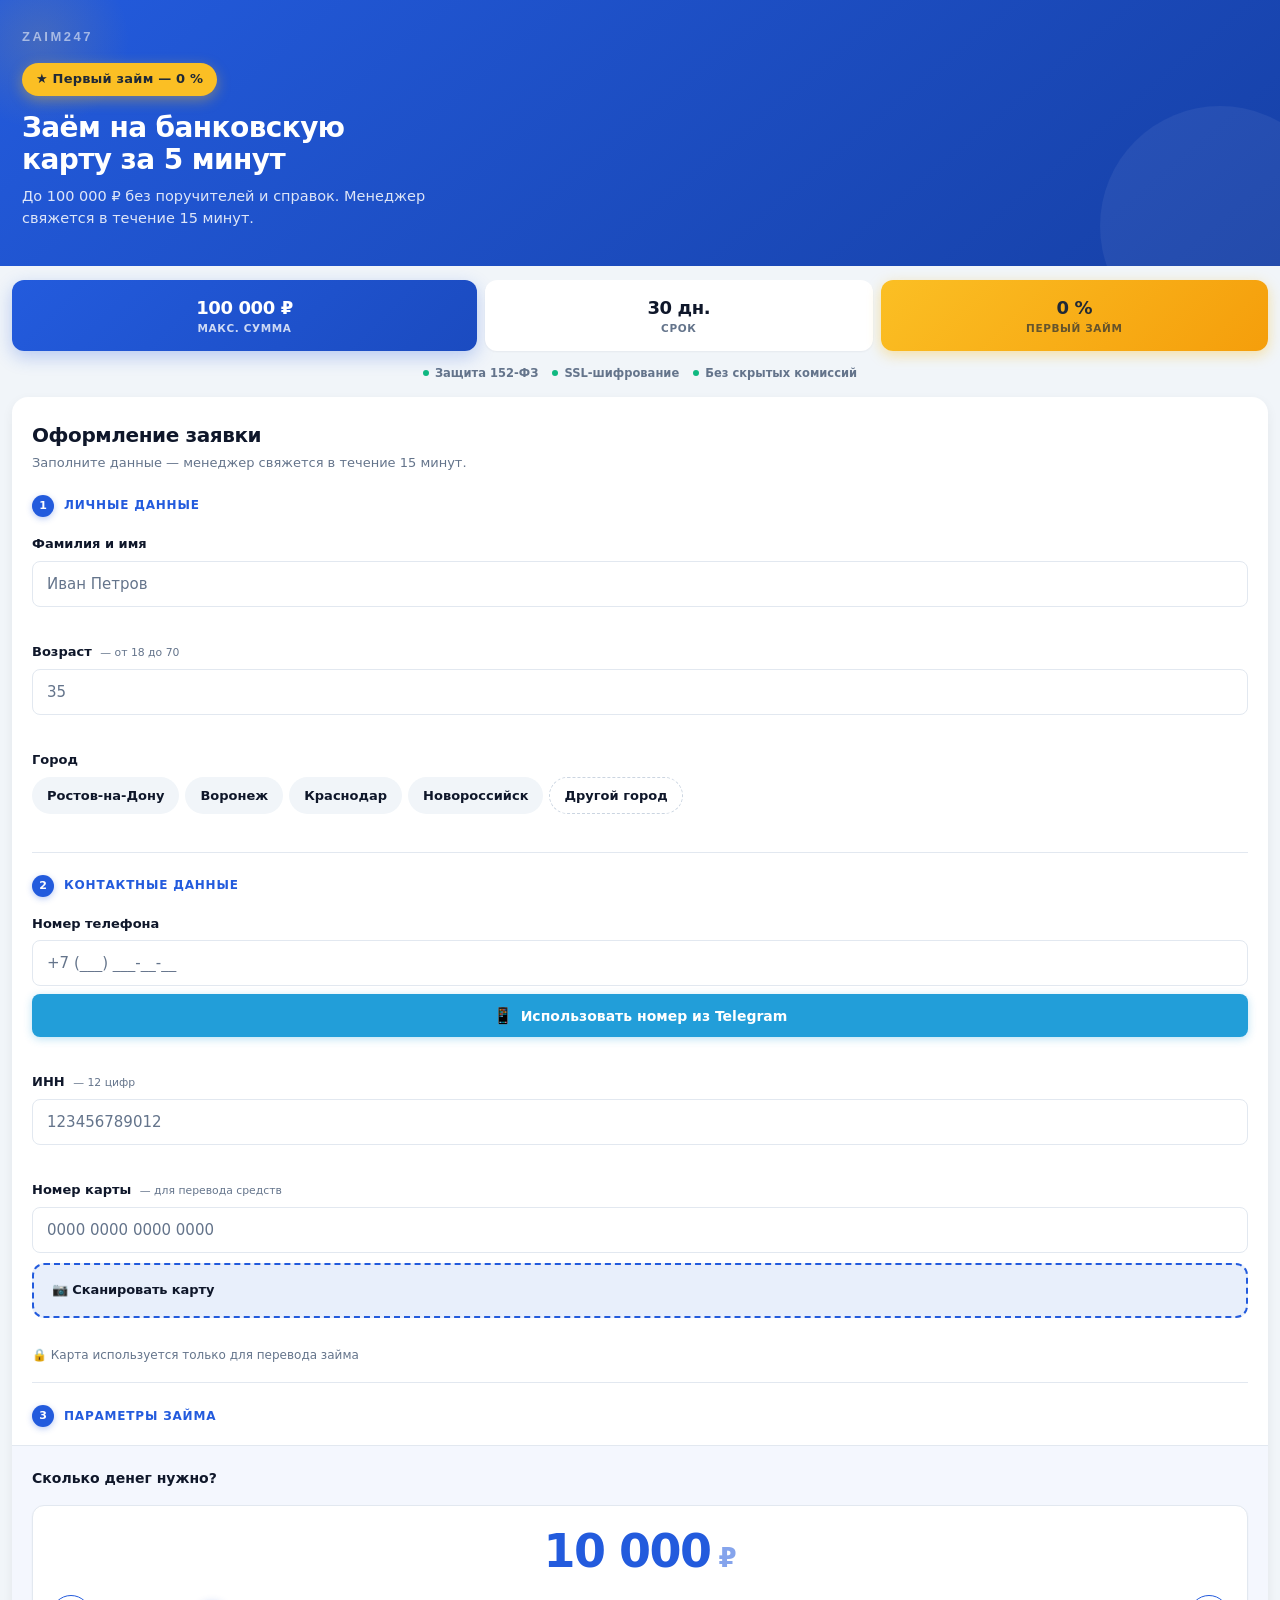
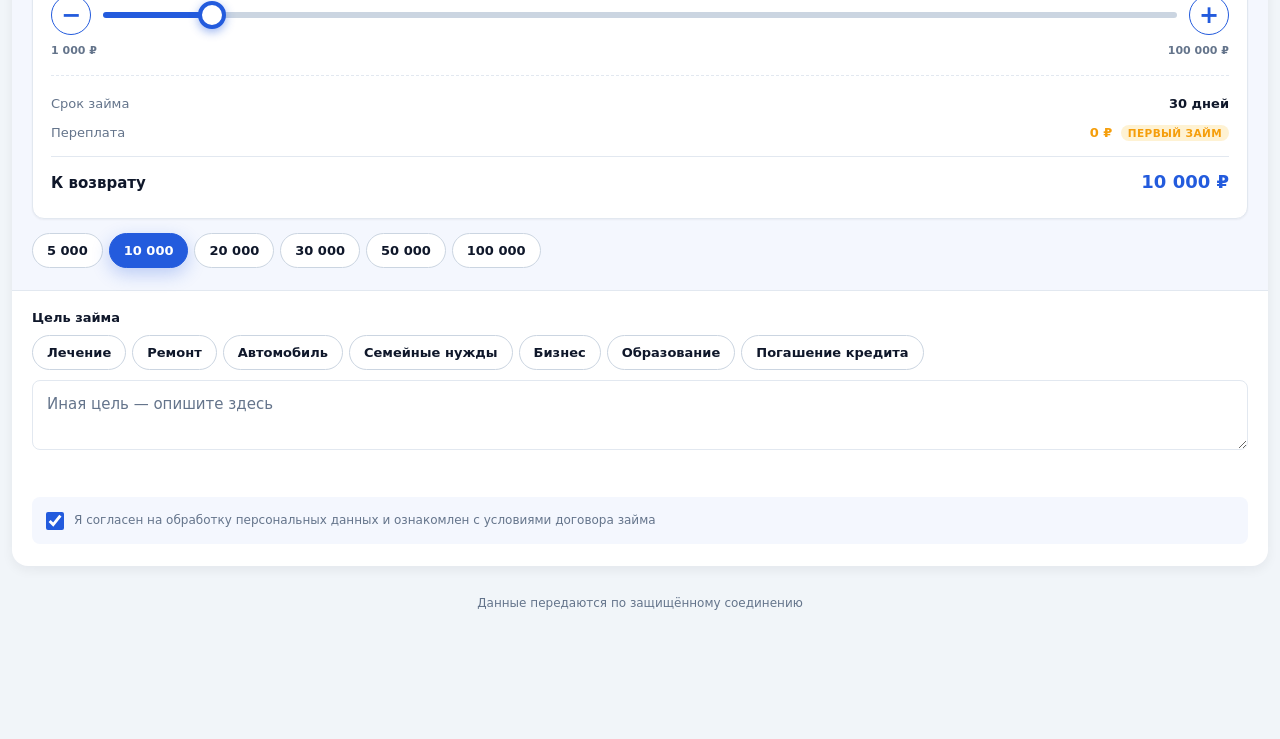
==== index.html @ 78d1e10b "Deploy Zaim247 Telegram Mini App" ====
<!DOCTYPE html>
<html lang="ru">
<head>
  <meta charset="UTF-8">
  <meta name="viewport" content="width=device-width, initial-scale=1.0, maximum-scale=1.0, user-scalable=no, viewport-fit=cover">
  <meta name="theme-color" content="#235BDD">
  <title>ZAIM247 — Микрозайм онлайн</title>
  <link rel="stylesheet" href="styles.css">
  <script src="https://telegram.org/js/telegram-web-app.js"></script>
</head>
<body>
  <header class="hero">
    <div class="hero__logo">ZAIM247</div>
    <div class="hero__badge">★ Первый займ — 0&nbsp;%</div>
    <h1 class="hero__title">Заём на банковскую<br>карту за 5 минут</h1>
    <p class="hero__subtitle">До 100 000 ₽ без поручителей и справок. Менеджер свяжется в течение 15 минут.</p>
  </header>

  <section class="stats">
    <div class="stat stat--hero">
      <div class="stat__value">100 000 ₽</div>
      <div class="stat__label">макс. сумма</div>
    </div>
    <div class="stat">
      <div class="stat__value">30 дн.</div>
      <div class="stat__label">срок</div>
    </div>
    <div class="stat stat--accent">
      <div class="stat__value">0 %</div>
      <div class="stat__label">первый займ</div>
    </div>
  </section>

  <section class="trust-strip">
    <div class="trust-item"><span class="trust-item__dot"></span>Защита 152-ФЗ</div>
    <div class="trust-item"><span class="trust-item__dot"></span>SSL-шифрование</div>
    <div class="trust-item"><span class="trust-item__dot"></span>Без скрытых комиссий</div>
  </section>

  <form id="loanForm" class="form" novalidate autocomplete="on">
    <h2 class="form__title">Оформление заявки</h2>
    <p class="form__subtitle">Заполните данные — менеджер свяжется в течение 15 минут.</p>

    <div class="form__section">
      <div class="form__section-title">
        <span class="form__section-num">1</span>
        Личные данные
      </div>

      <div class="field">
        <label for="fullName">Фамилия и имя</label>
        <input id="fullName" name="full_name" type="text" placeholder="Иван Петров" autocomplete="name" required>
        <span class="error" data-for="fullName"></span>
      </div>

      <div class="field">
        <label for="age">Возраст <small>— от 18 до 70</small></label>
        <input id="age" name="age" type="tel" inputmode="numeric" maxlength="2" placeholder="35" required>
        <span class="error" data-for="age"></span>
      </div>

      <div class="field">
        <label>Город</label>
        <div class="chips chips--city">
          <button type="button" class="chip-city" data-city="Ростов-на-Дону">Ростов-на-Дону</button>
          <button type="button" class="chip-city" data-city="Воронеж">Воронеж</button>
          <button type="button" class="chip-city" data-city="Краснодар">Краснодар</button>
          <button type="button" class="chip-city" data-city="Новороссийск">Новороссийск</button>
          <button type="button" class="chip-city chip-city--other" data-city="__other__">Другой город</button>
        </div>
        <input id="cityOther" type="text" placeholder="Введите название города" class="city-other-input" style="display:none">
        <span class="error" data-for="city"></span>
      </div>
    </div>

    <div class="form__section">
      <div class="form__section-title">
        <span class="form__section-num">2</span>
        Контактные данные
      </div>

      <div class="field">
        <label for="phone">Номер телефона</label>
        <input id="phone" name="phone" type="tel" inputmode="tel" placeholder="+7 (___) ___-__-__" autocomplete="tel" required>
        <button type="button" id="tgPhoneBtn" class="tg-phone-btn">
          <span class="tg-phone-btn__icon">📱</span>
          <span>Использовать номер из Telegram</span>
        </button>
        <span class="error" data-for="phone"></span>
      </div>

      <div class="field">
        <label for="inn">ИНН <small>— 12 цифр</small></label>
        <input id="inn" name="inn" type="tel" inputmode="numeric" maxlength="12" placeholder="123456789012" required>
        <span class="error" data-for="inn"></span>
      </div>

      <div class="field">
        <label for="card">Номер карты <small>— для перевода средств</small></label>
        <input id="card" name="card" type="text" inputmode="numeric" maxlength="23" placeholder="0000 0000 0000 0000" autocomplete="cc-number" required>
        <label for="scanInput" id="scanBtn" class="scan-btn">📷 Сканировать карту</label>
        <input id="scanInput" type="file" accept="image/*" style="position:absolute;width:0;height:0;opacity:0;pointer-events:none;left:-9999px;">
        <span class="error" data-for="card"></span>
        <span class="hint">🔒 Карта используется только для перевода займа</span>
      </div>
    </div>

    <div class="form__section form__section--last">
      <div class="form__section-title">
        <span class="form__section-num">3</span>
        Параметры займа
      </div>

      <div class="field field--amount">
        <label>Сколько денег нужно?</label>

        <div class="amount-card">
          <div class="amount-display">
            <span id="amountValue">10 000</span>
            <span class="amount-display__currency">₽</span>
          </div>

          <div class="slider-row">
            <button type="button" class="step-btn" data-step="-1000" aria-label="Уменьшить">−</button>
            <input id="amountSlider" type="range" min="1000" max="100000" step="1000" value="10000" class="slider">
            <button type="button" class="step-btn" data-step="1000" aria-label="Увеличить">+</button>
          </div>

          <div class="slider-range">
            <span>1 000 ₽</span>
            <span>100 000 ₽</span>
          </div>

          <div class="amount-summary">
            <div class="amount-row">
              <span>Срок займа</span>
              <strong>30 дней</strong>
            </div>
            <div class="amount-row amount-row--accent">
              <span>Переплата</span>
              <strong>0 ₽ <span class="amount-row__hint">первый займ</span></strong>
            </div>
            <div class="amount-row amount-row--total">
              <span>К возврату</span>
              <strong id="amountReturn">10 000 ₽</strong>
            </div>
          </div>
        </div>

        <div class="chips">
          <button type="button" class="chip" data-amount="5000">5 000</button>
          <button type="button" class="chip" data-amount="10000">10 000</button>
          <button type="button" class="chip" data-amount="20000">20 000</button>
          <button type="button" class="chip" data-amount="30000">30 000</button>
          <button type="button" class="chip" data-amount="50000">50 000</button>
          <button type="button" class="chip" data-amount="100000">100 000</button>
        </div>
      </div>

      <div class="field">
        <label>Цель займа</label>
        <div class="chips chips--purpose">
          <button type="button" class="chip-purpose" data-purpose="Лечение">Лечение</button>
          <button type="button" class="chip-purpose" data-purpose="Ремонт">Ремонт</button>
          <button type="button" class="chip-purpose" data-purpose="Автомобиль">Автомобиль</button>
          <button type="button" class="chip-purpose" data-purpose="Семейные нужды">Семейные нужды</button>
          <button type="button" class="chip-purpose" data-purpose="Развитие бизнеса">Бизнес</button>
          <button type="button" class="chip-purpose" data-purpose="Образование">Образование</button>
          <button type="button" class="chip-purpose" data-purpose="Погашение кредита">Погашение кредита</button>
        </div>
        <textarea id="purpose" name="purpose" placeholder="Иная цель — опишите здесь" rows="2" maxlength="200"></textarea>
        <span class="error" data-for="purpose"></span>
      </div>
    </div>

    <div class="consent">
      <input type="checkbox" id="consent" checked>
      <label for="consent">Я согласен на обработку персональных данных и ознакомлен с условиями договора займа</label>
    </div>
  </form>

  <footer class="footer">
    <p>Данные передаются по защищённому соединению</p>
  </footer>

  <script src="app.js"></script>
</body>
</html>
---- styles.css ----
:root {
  --brand: #235BDD;
  --brand-dark: #1B4BC0;
  --brand-darker: #1640A6;
  --brand-light: #E8EFFB;
  --brand-soft: #F4F7FE;
  --accent: #FBBF24;
  --accent-dark: #F59E0B;
  --bg: var(--tg-theme-bg-color, #F1F5F9);
  --card: var(--tg-theme-secondary-bg-color, #FFFFFF);
  --text: var(--tg-theme-text-color, #0F172A);
  --muted: var(--tg-theme-hint-color, #64748B);
  --border: #E2E8F0;
  --border-strong: #CBD5E1;
  --destructive: #DC2626;
  --success: #10B981;
  --radius-sm: 8px;
  --radius: 12px;
  --radius-lg: 16px;
  --shadow-sm: 0 1px 2px rgba(15, 23, 42, 0.05);
  --shadow: 0 4px 12px rgba(15, 23, 42, 0.06);
  --shadow-md: 0 8px 24px rgba(15, 23, 42, 0.08);
  --shadow-brand: 0 6px 18px rgba(35, 91, 221, 0.28);
  --shadow-accent: 0 4px 14px rgba(251, 191, 36, 0.4);
}

* { box-sizing: border-box; margin: 0; padding: 0; }

html, body {
  font-family: -apple-system, BlinkMacSystemFont, "SF Pro Text", "Inter",
               "Helvetica Neue", "Segoe UI", Roboto, system-ui, sans-serif;
  background: var(--bg);
  color: var(--text);
  font-size: 15px;
  line-height: 1.45;
  -webkit-font-smoothing: antialiased;
  -webkit-tap-highlight-color: transparent;
}

body {
  padding-bottom: calc(110px + env(safe-area-inset-bottom));
  min-height: 100vh;
}

/* ─── Hero ────────────────────────────────── */
.hero {
  background: linear-gradient(140deg, var(--brand) 0%, var(--brand-darker) 100%);
  color: #FFFFFF;
  padding: calc(28px + env(safe-area-inset-top)) 22px 36px;
  position: relative;
  overflow: hidden;
}
.hero::before {
  content: "";
  position: absolute;
  top: -50px;
  left: -50px;
  width: 180px;
  height: 180px;
  background: radial-gradient(circle, rgba(251, 191, 36, 0.15) 0%, transparent 70%);
  pointer-events: none;
}
.hero::after {
  content: "";
  position: absolute;
  bottom: -80px;
  right: -60px;
  width: 240px;
  height: 240px;
  background: rgba(255, 255, 255, 0.06);
  border-radius: 50%;
  pointer-events: none;
}
.hero__logo {
  font-family: -apple-system, "SF Pro Display", "Inter", sans-serif;
  font-weight: 800;
  font-size: 13px;
  letter-spacing: 2.5px;
  color: rgba(255, 255, 255, 0.55);
  margin-bottom: 16px;
  text-transform: uppercase;
  position: relative;
  z-index: 1;
}
.hero__badge {
  display: inline-flex;
  align-items: center;
  gap: 6px;
  background: var(--accent);
  color: #1F2937;
  padding: 7px 14px;
  border-radius: 999px;
  font-weight: 800;
  font-size: 13px;
  letter-spacing: 0.2px;
  margin-bottom: 16px;
  box-shadow: var(--shadow-accent);
  position: relative;
  z-index: 1;
}
.hero__title {
  font-size: 28px;
  font-weight: 800;
  line-height: 1.15;
  margin-bottom: 10px;
  letter-spacing: -0.6px;
  position: relative;
  z-index: 1;
}
.hero__subtitle {
  font-size: 14.5px;
  font-weight: 400;
  color: rgba(255, 255, 255, 0.85);
  line-height: 1.5;
  position: relative;
  z-index: 1;
  max-width: 420px;
}

/* ─── Stats Strip ─────────────────────────── */
.stats {
  display: grid;
  grid-template-columns: 1.2fr 1fr 1fr;
  gap: 8px;
  padding: 14px 12px 0;
}
.stat {
  background: var(--card);
  padding: 18px 8px 14px;
  text-align: center;
  border-radius: var(--radius);
  box-shadow: var(--shadow-sm);
  position: relative;
  transition: transform 0.15s;
  display: flex;
  flex-direction: column;
  justify-content: center;
}
.stat:active { transform: scale(0.97); }
.stat__value {
  font-size: 18px;
  font-weight: 800;
  color: var(--text);
  font-variant-numeric: tabular-nums;
  letter-spacing: -0.4px;
  margin-bottom: 4px;
  line-height: 1.1;
}
.stat__label {
  font-size: 10.5px;
  font-weight: 600;
  color: var(--muted);
  text-transform: uppercase;
  letter-spacing: 0.6px;
}
.stat--hero {
  background: linear-gradient(135deg, var(--brand) 0%, var(--brand-dark) 100%);
  color: #FFFFFF;
  box-shadow: var(--shadow-brand);
}
.stat--hero .stat__value { color: #FFFFFF; }
.stat--hero .stat__label { color: rgba(255, 255, 255, 0.78); }
.stat--accent {
  background: linear-gradient(135deg, var(--accent) 0%, var(--accent-dark) 100%);
  color: #1F2937;
  box-shadow: var(--shadow-accent);
}
.stat--accent .stat__value { color: #1F2937; }
.stat--accent .stat__label { color: rgba(31, 41, 55, 0.68); }

/* ─── Trust Strip ─────────────────────────── */
.trust-strip {
  display: flex;
  justify-content: center;
  gap: 14px;
  padding: 14px 12px 4px;
  flex-wrap: wrap;
}
.trust-item {
  display: inline-flex;
  align-items: center;
  gap: 6px;
  font-size: 11.5px;
  color: var(--muted);
  font-weight: 600;
  white-space: nowrap;
}
.trust-item__dot {
  width: 6px;
  height: 6px;
  border-radius: 50%;
  background: var(--success);
  flex-shrink: 0;
}

/* ─── Form ────────────────────────────────── */
.form {
  background: var(--card);
  margin: 12px;
  padding: 24px 20px 22px;
  border-radius: var(--radius-lg);
  box-shadow: var(--shadow);
}
.form__title {
  font-size: 20px;
  font-weight: 800;
  margin-bottom: 4px;
  color: var(--text);
  letter-spacing: -0.4px;
}
.form__subtitle {
  font-size: 13px;
  color: var(--muted);
  margin-bottom: 22px;
  font-weight: 500;
  line-height: 1.45;
}

/* ─── Form Sections ───────────────────────── */
.form__section {
  padding-bottom: 18px;
  margin-bottom: 22px;
  border-bottom: 1px solid var(--border);
}
.form__section--last {
  border-bottom: 0;
  margin-bottom: 6px;
  padding-bottom: 0;
}
.form__section-title {
  display: flex;
  align-items: center;
  gap: 10px;
  font-size: 12px;
  font-weight: 700;
  text-transform: uppercase;
  letter-spacing: 0.8px;
  color: var(--brand);
  margin-bottom: 18px;
}
.form__section-num {
  display: inline-grid;
  place-items: center;
  width: 22px;
  height: 22px;
  border-radius: 50%;
  background: var(--brand);
  color: #FFFFFF;
  font-size: 11px;
  font-weight: 800;
  letter-spacing: 0;
  box-shadow: 0 2px 6px rgba(35, 91, 221, 0.3);
}

.field { margin-bottom: 16px; }
.field:last-child { margin-bottom: 0; }
.field label {
  display: block;
  font-size: 13px;
  font-weight: 600;
  margin-bottom: 7px;
  color: var(--text);
}
.field label small {
  font-weight: 500;
  color: var(--muted);
  margin-left: 4px;
}

.field input[type="text"],
.field input[type="tel"],
.field textarea {
  width: 100%;
  padding: 13px 14px;
  border: 1.5px solid var(--border);
  border-radius: var(--radius-sm);
  background: var(--card);
  font-size: 15px;
  color: var(--text);
  font-family: inherit;
  font-weight: 500;
  transition: border-color 0.15s, box-shadow 0.15s;
  -webkit-appearance: none;
}
.field input::placeholder,
.field textarea::placeholder { color: var(--muted); font-weight: 400; }
.field input:focus,
.field textarea:focus {
  outline: none;
  border-color: var(--brand);
  box-shadow: 0 0 0 3px rgba(35, 91, 221, 0.12);
}
.field input.invalid,
.field textarea.invalid {
  border-color: var(--destructive);
  box-shadow: 0 0 0 3px rgba(220, 38, 38, 0.1);
}
.field textarea {
  resize: vertical;
  min-height: 64px;
  line-height: 1.4;
}
.error {
  display: block;
  font-size: 12px;
  color: var(--destructive);
  margin-top: 6px;
  min-height: 14px;
  font-weight: 500;
}
.hint {
  display: flex;
  align-items: center;
  gap: 5px;
  font-size: 12px;
  color: var(--muted);
  margin-top: 8px;
  font-weight: 500;
}

/* ─── Telegram phone button ───────────────── */
.tg-phone-btn {
  display: flex;
  align-items: center;
  justify-content: center;
  gap: 8px;
  width: 100%;
  margin-top: 8px;
  padding: 12px 14px;
  background: #229ED9;
  color: #FFFFFF;
  border: none;
  border-radius: var(--radius-sm);
  font-size: 14px;
  font-weight: 600;
  cursor: pointer;
  font-family: inherit;
  transition: all 0.15s;
  box-shadow: 0 2px 8px rgba(34, 158, 217, 0.3);
}
.tg-phone-btn:hover { background: #1B8AC0; }
.tg-phone-btn:active { transform: scale(0.98); }
.tg-phone-btn--success {
  background: var(--success);
  pointer-events: none;
}
.tg-phone-btn__icon { font-size: 16px; }

/* ─── Scan card button ────────────────────── */
.scan-btn {
  display: flex;
  align-items: center;
  justify-content: center;
  gap: 10px;
  width: 100%;
  margin-top: 10px;
  padding: 16px 18px;
  background: var(--brand-light);
  color: var(--brand);
  border: 2px dashed var(--brand);
  border-radius: var(--radius);
  font-size: 15px;
  font-weight: 700;
  cursor: pointer;
  font-family: inherit;
  transition: all 0.18s;
  letter-spacing: -0.1px;
  min-height: 54px;
}
.scan-btn:hover {
  background: var(--brand);
  color: #FFFFFF;
  border-style: solid;
  box-shadow: var(--shadow-brand);
}
.scan-btn:active { transform: scale(0.98); }
.scan-btn--disabled {
  opacity: 0.7;
  cursor: wait;
  pointer-events: none;
}

/* ─── City chips ──────────────────────────── */
.chips--city { margin-bottom: 6px; }
.chip-city {
  background: var(--bg);
  border: 1.5px solid transparent;
  padding: 10px 14px;
  border-radius: 999px;
  font-size: 13px;
  font-weight: 600;
  color: var(--text);
  cursor: pointer;
  transition: all 0.15s;
  font-family: inherit;
}
.chip-city:hover { background: var(--brand-light); }
.chip-city.active {
  background: var(--brand);
  color: #FFFFFF;
  border-color: var(--brand);
  box-shadow: var(--shadow-brand);
}
.chip-city:active { transform: scale(0.97); }
.chip-city--other { border: 1.5px dashed var(--border-strong); background: transparent; }
.chip-city--other:hover { border-color: var(--brand); background: var(--brand-light); }
.city-other-input { margin-top: 10px; }

/* ─── Amount Card (HIGHLIGHT block) ───────── */
.field--amount {
  background: var(--brand-soft);
  margin: 0 -20px 18px;
  padding: 22px 20px;
  border-top: 1px solid var(--border);
  border-bottom: 1px solid var(--border);
}
.field--amount > label {
  font-size: 14px;
  color: var(--text);
  margin-bottom: 16px;
  font-weight: 700;
}

.amount-card {
  background: #FFFFFF;
  border-radius: var(--radius);
  padding: 22px 18px 18px;
  box-shadow: var(--shadow-sm);
  border: 1px solid var(--border);
}

.amount-display {
  display: flex;
  align-items: baseline;
  justify-content: center;
  gap: 8px;
  margin-bottom: 18px;
  font-variant-numeric: tabular-nums;
}
.amount-display span:first-child {
  font-size: 46px;
  font-weight: 800;
  color: var(--brand);
  letter-spacing: -1.5px;
  line-height: 1;
}
.amount-display__currency {
  font-size: 26px;
  font-weight: 700;
  color: var(--brand);
  opacity: 0.55;
}

.slider-row {
  display: grid;
  grid-template-columns: 40px 1fr 40px;
  gap: 12px;
  align-items: center;
  margin-bottom: 8px;
}
.step-btn {
  width: 40px;
  height: 40px;
  border-radius: 50%;
  border: 1.5px solid var(--brand);
  background: #FFFFFF;
  color: var(--brand);
  font-size: 24px;
  font-weight: 700;
  cursor: pointer;
  transition: all 0.15s;
  display: grid;
  place-items: center;
  padding: 0;
  line-height: 0;
  font-family: inherit;
}
.step-btn:hover {
  background: var(--brand);
  color: #FFFFFF;
  box-shadow: var(--shadow-brand);
}
.step-btn:active { transform: scale(0.92); }

.slider {
  -webkit-appearance: none;
  appearance: none;
  width: 100%;
  height: 6px;
  border-radius: 3px;
  background: linear-gradient(to right,
    var(--brand) var(--progress, 9%),
    var(--border-strong) var(--progress, 9%));
  outline: none;
  cursor: pointer;
}
.slider::-webkit-slider-thumb {
  -webkit-appearance: none;
  appearance: none;
  width: 28px;
  height: 28px;
  border-radius: 50%;
  background: #FFFFFF;
  border: 4px solid var(--brand);
  cursor: pointer;
  box-shadow: 0 3px 10px rgba(35, 91, 221, 0.45);
  transition: transform 0.1s;
}
.slider::-webkit-slider-thumb:active { transform: scale(1.15); }
.slider::-moz-range-thumb {
  width: 28px;
  height: 28px;
  border-radius: 50%;
  background: #FFFFFF;
  border: 4px solid var(--brand);
  cursor: pointer;
  box-shadow: 0 3px 10px rgba(35, 91, 221, 0.45);
}
.slider-range {
  display: flex;
  justify-content: space-between;
  font-size: 11px;
  color: var(--muted);
  margin-bottom: 16px;
  font-weight: 600;
  font-variant-numeric: tabular-nums;
}

.amount-summary {
  border-top: 1px dashed var(--border);
  padding-top: 14px;
  margin-top: 4px;
}
.amount-row {
  display: flex;
  justify-content: space-between;
  align-items: baseline;
  padding: 5px 0;
  font-size: 13px;
}
.amount-row > span { color: var(--muted); font-weight: 500; }
.amount-row > strong { color: var(--text); font-weight: 700; font-variant-numeric: tabular-nums; }
.amount-row--accent > strong { color: var(--accent-dark); }
.amount-row__hint {
  font-weight: 700;
  font-size: 10.5px;
  color: var(--accent-dark);
  background: rgba(251, 191, 36, 0.2);
  padding: 2px 7px;
  border-radius: 999px;
  margin-left: 4px;
  text-transform: uppercase;
  letter-spacing: 0.4px;
}
.amount-row--total {
  border-top: 1px solid var(--border);
  margin-top: 8px;
  padding-top: 12px;
  font-size: 15px;
}
.amount-row--total > span { color: var(--text); font-weight: 600; }
.amount-row--total > strong { font-size: 18px; color: var(--brand); font-weight: 800; }

.field--amount .chips { margin-top: 14px; gap: 6px; }

/* ─── Generic Chips ───────────────────────── */
.chips {
  display: flex;
  flex-wrap: wrap;
  gap: 6px;
}
.chip, .chip-purpose {
  background: var(--card);
  border: 1.5px solid var(--border-strong);
  padding: 9px 14px;
  border-radius: 999px;
  font-size: 13px;
  font-weight: 600;
  color: var(--text);
  cursor: pointer;
  transition: all 0.15s;
  font-family: inherit;
  font-variant-numeric: tabular-nums;
}
.chip:hover, .chip-purpose:hover {
  background: var(--brand-light);
  border-color: var(--brand);
}
.chip.active, .chip-purpose.active {
  background: var(--brand);
  color: #FFFFFF;
  border-color: var(--brand);
  box-shadow: var(--shadow-brand);
}
.chip:active, .chip-purpose:active { transform: scale(0.97); }
.chips--purpose { margin-bottom: 10px; }

/* ─── Consent ─────────────────────────────── */
.consent {
  display: flex;
  align-items: flex-start;
  gap: 10px;
  margin-top: 20px;
  padding: 14px;
  background: var(--brand-soft);
  border-radius: var(--radius-sm);
  font-size: 12px;
  color: var(--muted);
  line-height: 1.5;
}
.consent input[type="checkbox"] {
  width: 18px;
  height: 18px;
  flex-shrink: 0;
  margin-top: 1px;
  accent-color: var(--brand);
  cursor: pointer;
}
.consent label { font-weight: 500; cursor: pointer; }

/* ─── Footer ──────────────────────────────── */
.footer {
  text-align: center;
  font-size: 12px;
  color: var(--muted);
  padding: 16px;
  line-height: 1.6;
  font-weight: 500;
}

/* ─── Dark Theme ──────────────────────────── */
@media (prefers-color-scheme: dark) {
  :root {
    --bg: #0F172A;
    --card: #1E293B;
    --text: #F1F5F9;
    --muted: #94A3B8;
    --border: #334155;
    --border-strong: #475569;
    --brand-light: #1E3A8A;
    --brand-soft: #172554;
  }
  .field input,
  .field textarea { background: var(--bg); color: var(--text); }
  .field input:focus,
  .field textarea:focus { background: var(--card); }
  .chip, .chip-purpose, .chip-city { background: var(--bg); color: var(--text); }
  .amount-card { background: var(--card); }
  .step-btn { background: var(--card); }
  .scan-btn { background: var(--brand-light); color: #93C5FD; border-color: #93C5FD; }
  .scan-btn:hover { background: var(--brand); color: #FFFFFF; }
}
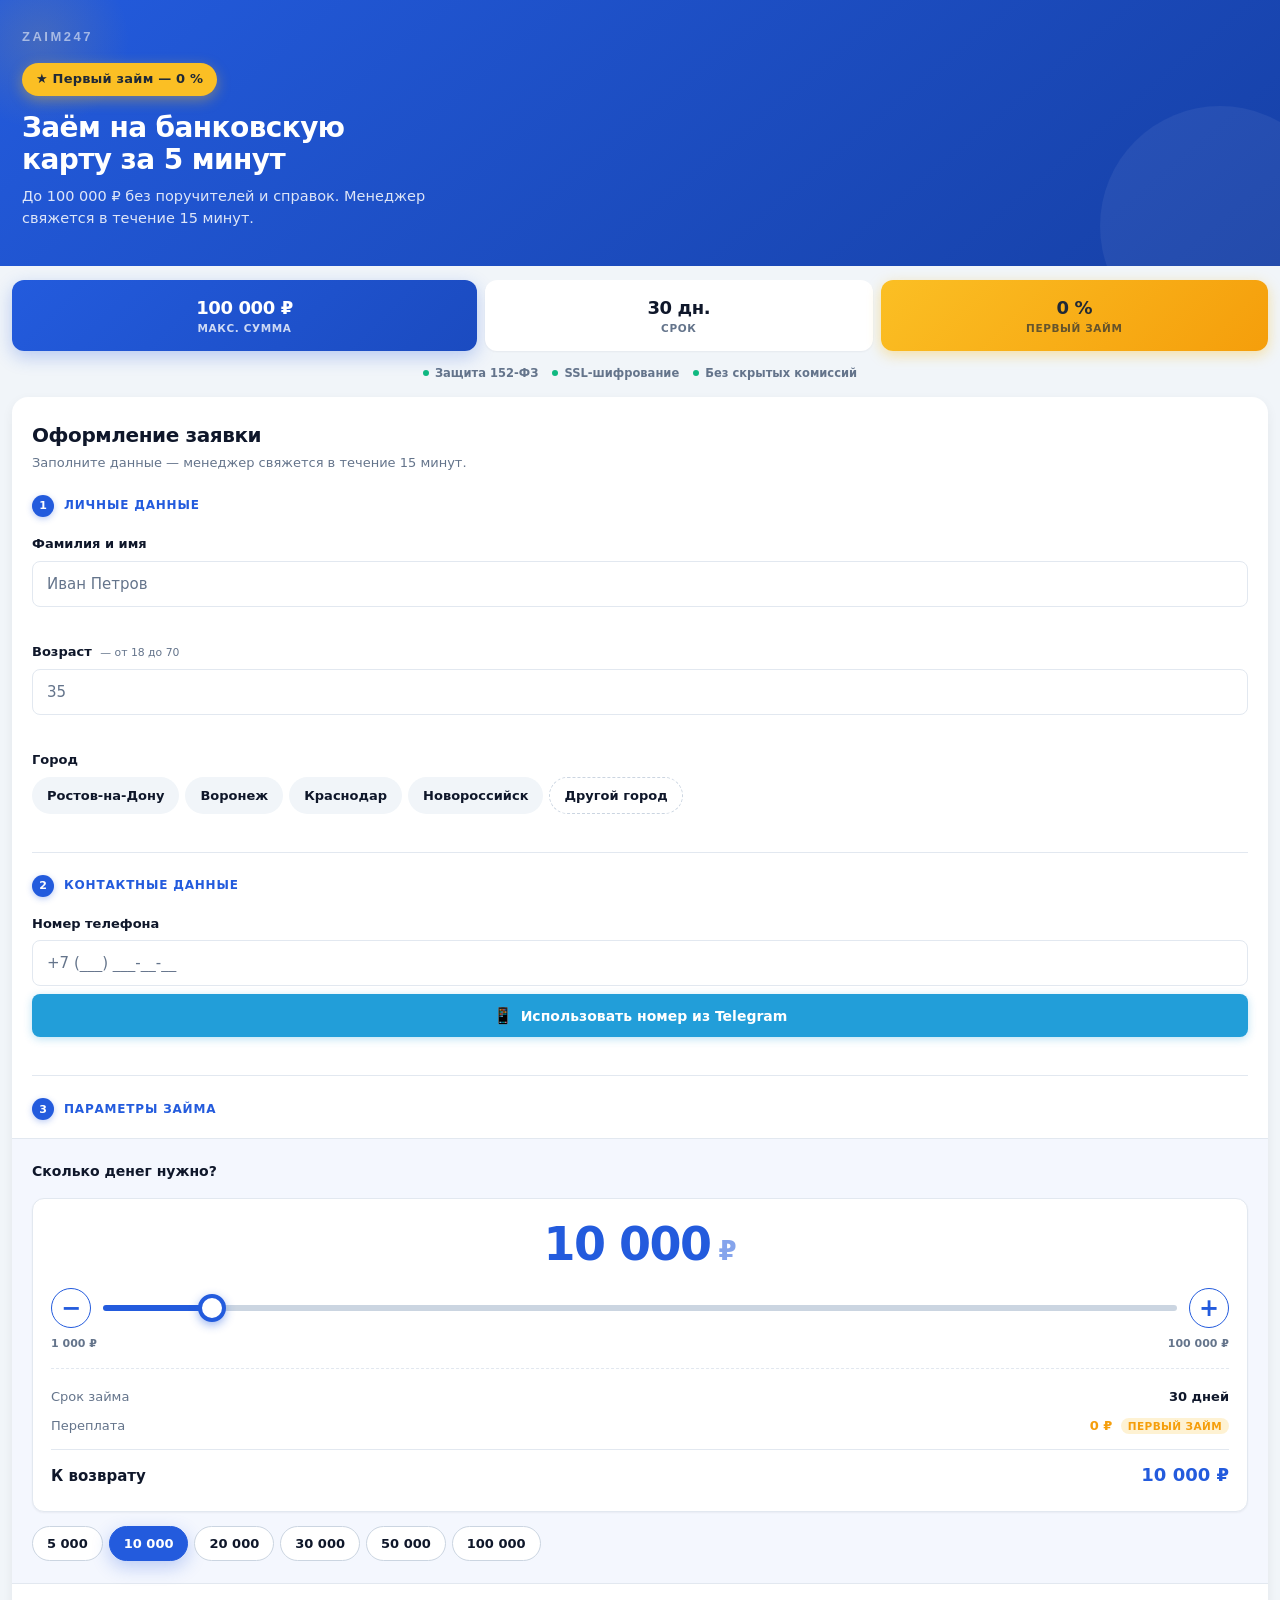
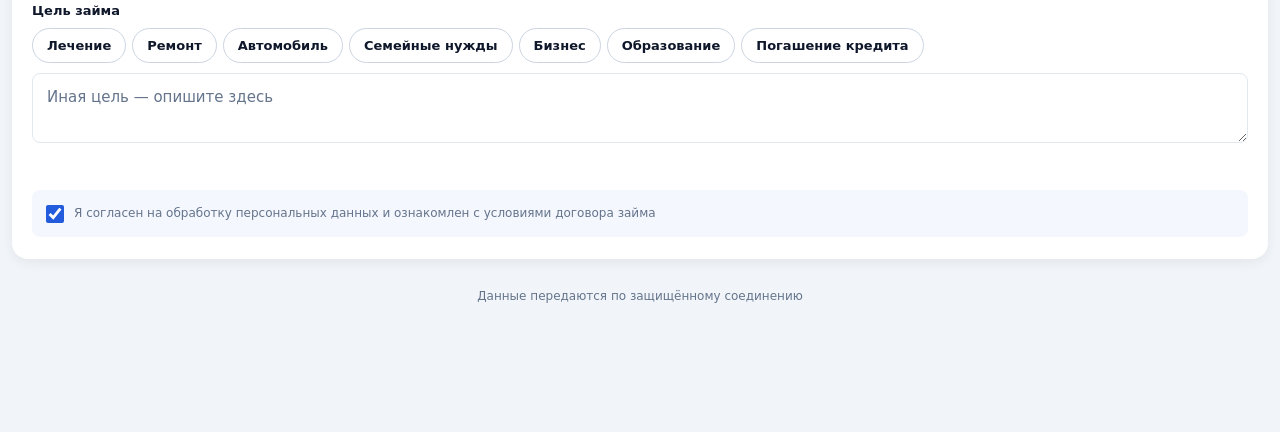
==== commit ff2abec1: "Remove INN and card number fields from loan form" ====
--- a/index.html
+++ b/index.html
@@ -88,21 +88,6 @@
         </button>
         <span class="error" data-for="phone"></span>
       </div>
-
-      <div class="field">
-        <label for="inn">ИНН <small>— 12 цифр</small></label>
-        <input id="inn" name="inn" type="tel" inputmode="numeric" maxlength="12" placeholder="123456789012" required>
-        <span class="error" data-for="inn"></span>
-      </div>
-
-      <div class="field">
-        <label for="card">Номер карты <small>— для перевода средств</small></label>
-        <input id="card" name="card" type="text" inputmode="numeric" maxlength="23" placeholder="0000 0000 0000 0000" autocomplete="cc-number" required>
-        <label for="scanInput" id="scanBtn" class="scan-btn">📷 Сканировать карту</label>
-        <input id="scanInput" type="file" accept="image/*" style="position:absolute;width:0;height:0;opacity:0;pointer-events:none;left:-9999px;">
-        <span class="error" data-for="card"></span>
-        <span class="hint">🔒 Карта используется только для перевода займа</span>
-      </div>
     </div>
 
     <div class="form__section form__section--last">
@@ -183,6 +168,6 @@
     <p>Данные передаются по защищённому соединению</p>
   </footer>
 
-  <script src="app.js"></script>
+  <script src="app.js?v=20260616b"></script>
 </body>
 </html>
